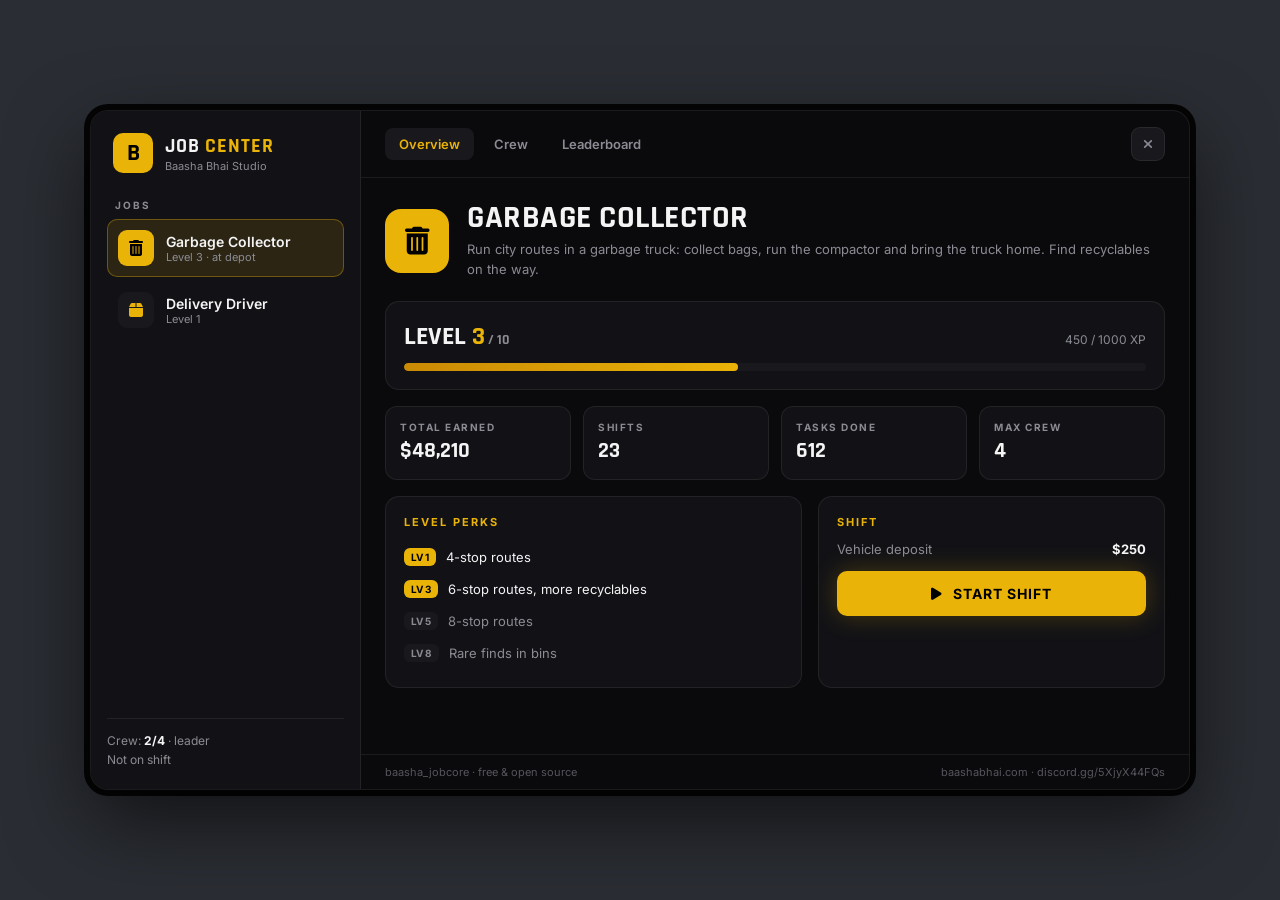
==== baasha_jobcore/web/index.html @ fa5dddcf "Baasha Jobs v1.0.0: job core + Garbage Collector" ====
<!DOCTYPE html>
<html lang="en">
<head>
    <meta charset="UTF-8">
    <title>Baasha Job Center</title>
    <link rel="preconnect" href="https://fonts.googleapis.com">
    <link href="https://fonts.googleapis.com/css2?family=Inter:wght@400;500;600;700&family=Rajdhani:wght@600;700&display=swap" rel="stylesheet">
    <link rel="stylesheet" href="https://cdnjs.cloudflare.com/ajax/libs/font-awesome/6.5.2/css/all.min.css">
    <link rel="stylesheet" href="style.css">
</head>
<body>
    <div id="tablet" class="hidden">
        <aside class="sidebar">
            <div class="brand">
                <div class="brand-mark">B</div>
                <div>
                    <div class="brand-title">JOB <span>CENTER</span></div>
                    <div class="brand-sub">Baasha Bhai Studio</div>
                </div>
            </div>
            <div class="side-label">Jobs</div>
            <nav id="jobList"></nav>
            <div class="crew-mini" id="crewMini"></div>
        </aside>

        <main class="main">
            <header class="topbar">
                <div class="tabs">
                    <button class="tab active" data-tab="overview">Overview</button>
                    <button class="tab" data-tab="crew">Crew</button>
                    <button class="tab" data-tab="leaderboard">Leaderboard</button>
                </div>
                <button class="close" id="closeBtn" title="Close (Esc)"><i class="fa-solid fa-xmark"></i></button>
            </header>

            <section id="view"></section>

            <footer class="footer">
                <span>baasha_jobcore · free &amp; open source</span>
                <span>baashabhai.com · discord.gg/5XjyX44FQs</span>
            </footer>
        </main>
    </div>
    <script src="app.js"></script>
</body>
</html>
---- baasha_jobcore/web/style.css ----
:root {
    --bg: #0a0a0c;
    --panel: #121216;
    --panel-2: #18181d;
    --line: rgba(255, 255, 255, 0.07);
    --text: #f4f4f5;
    --muted: #8b8b94;
    --gold: #eab308;
    --gold-soft: rgba(234, 179, 8, 0.12);
    --green: #22c55e;
    --red: #ef4444;
}

* { box-sizing: border-box; margin: 0; padding: 0; }

body {
    font-family: 'Inter', system-ui, sans-serif;
    color: var(--text);
    background: transparent;
    overflow: hidden;
    user-select: none;
    height: 100vh;
    display: flex;
    align-items: center;
    justify-content: center;
}

.hidden { display: none !important; }

#tablet {
    width: min(1100px, 92vw);
    height: min(680px, 88vh);
    display: grid;
    grid-template-columns: 270px 1fr;
    background: var(--bg);
    border: 1px solid var(--line);
    border-radius: 18px;
    box-shadow: 0 30px 80px rgba(0, 0, 0, 0.6), 0 0 0 6px #050506;
    overflow: hidden;
    animation: pop 0.18s ease-out;
}

@keyframes pop { from { transform: scale(0.97); opacity: 0; } to { transform: scale(1); opacity: 1; } }

/* ── Sidebar ─────────────────────────────── */
.sidebar {
    background: var(--panel);
    border-right: 1px solid var(--line);
    display: flex;
    flex-direction: column;
    padding: 22px 16px;
    min-height: 0;
}

.brand { display: flex; align-items: center; gap: 12px; margin-bottom: 26px; padding: 0 6px; }
.brand-mark {
    width: 40px; height: 40px; border-radius: 10px;
    background: var(--gold); color: #000;
    display: grid; place-items: center;
    font-family: 'Rajdhani'; font-weight: 700; font-size: 24px;
}
.brand-title { font-family: 'Rajdhani'; font-weight: 700; font-size: 20px; letter-spacing: 1px; }
.brand-title span { color: var(--gold); }
.brand-sub { font-size: 11px; color: var(--muted); }

.side-label { font-size: 10px; font-weight: 700; color: var(--muted); letter-spacing: 2px; text-transform: uppercase; padding: 0 8px 8px; }

#jobList { display: flex; flex-direction: column; gap: 4px; overflow-y: auto; flex: 1; min-height: 0; }

.job-item {
    display: flex; align-items: center; gap: 12px;
    padding: 10px; border-radius: 10px;
    cursor: pointer; border: 1px solid transparent;
    transition: background 0.15s, border-color 0.15s;
}
.job-item:hover { background: var(--panel-2); }
.job-item.active { background: var(--gold-soft); border-color: rgba(234, 179, 8, 0.35); }
.job-icon {
    width: 36px; height: 36px; border-radius: 9px; flex-shrink: 0;
    background: var(--panel-2); display: grid; place-items: center; color: var(--gold);
}
.job-item.active .job-icon { background: var(--gold); color: #000; }
.job-name { font-weight: 600; font-size: 14px; }
.job-meta { font-size: 11px; color: var(--muted); }
.job-item .dot { margin-left: auto; width: 8px; height: 8px; border-radius: 50%; background: var(--green); box-shadow: 0 0 8px var(--green); }

.crew-mini { border-top: 1px solid var(--line); padding-top: 14px; margin-top: 10px; font-size: 12px; color: var(--muted); }
.crew-mini b { color: var(--text); }

/* ── Main ────────────────────────────────── */
.main { display: flex; flex-direction: column; min-width: 0; min-height: 0; }

.topbar { display: flex; justify-content: space-between; align-items: center; padding: 16px 24px; border-bottom: 1px solid var(--line); }
.tabs { display: flex; gap: 6px; }
.tab {
    background: none; border: none; color: var(--muted);
    font: 600 13px 'Inter'; padding: 8px 14px; border-radius: 8px; cursor: pointer;
}
.tab:hover { color: var(--text); }
.tab.active { background: var(--panel-2); color: var(--gold); }
.close { background: var(--panel-2); border: 1px solid var(--line); color: var(--muted); width: 34px; height: 34px; border-radius: 9px; cursor: pointer; }
.close:hover { color: var(--text); border-color: var(--red); }

#view { flex: 1; overflow-y: auto; padding: 24px; min-height: 0; }

.footer { display: flex; justify-content: space-between; padding: 10px 24px; border-top: 1px solid var(--line); font-size: 11px; color: #55555d; }

/* ── Overview ────────────────────────────── */
.hero { display: flex; gap: 18px; align-items: center; margin-bottom: 22px; }
.hero-icon { width: 64px; height: 64px; border-radius: 16px; background: var(--gold); color: #000; display: grid; place-items: center; font-size: 28px; flex-shrink: 0; }
.hero h1 { font-family: 'Rajdhani'; font-size: 32px; line-height: 1; text-transform: uppercase; letter-spacing: 0.5px; }
.hero p { color: var(--muted); font-size: 13px; margin-top: 6px; line-height: 1.5; }

.level-card { background: var(--panel); border: 1px solid var(--line); border-radius: 14px; padding: 18px; margin-bottom: 16px; }
.level-row { display: flex; justify-content: space-between; align-items: baseline; margin-bottom: 10px; }
.level-big { font-family: 'Rajdhani'; font-size: 26px; font-weight: 700; }
.level-big span { color: var(--gold); }
.level-xp { font-size: 12px; color: var(--muted); }
.bar { height: 8px; background: var(--panel-2); border-radius: 99px; overflow: hidden; }
.bar > div { height: 100%; background: linear-gradient(90deg, #ca8a04, var(--gold)); border-radius: 99px; transition: width 0.4s; }

.stats { display: grid; grid-template-columns: repeat(4, 1fr); gap: 12px; margin-bottom: 16px; }
.stat { background: var(--panel); border: 1px solid var(--line); border-radius: 12px; padding: 14px; }
.stat .k { font-size: 10px; color: var(--muted); text-transform: uppercase; letter-spacing: 1.5px; font-weight: 700; }
.stat .v { font-family: 'Rajdhani'; font-size: 22px; font-weight: 700; margin-top: 4px; }

.two { display: grid; grid-template-columns: minmax(0, 1.2fr) minmax(0, 1fr); gap: 16px; }
.box { background: var(--panel); border: 1px solid var(--line); border-radius: 14px; padding: 18px; }
.box h3 { font-size: 11px; color: var(--gold); text-transform: uppercase; letter-spacing: 2px; margin-bottom: 12px; }

.perk { display: flex; gap: 10px; align-items: center; font-size: 13px; padding: 7px 0; color: var(--muted); }
.perk .lv { font-size: 10px; font-weight: 700; padding: 3px 7px; border-radius: 6px; background: var(--panel-2); color: var(--muted); flex-shrink: 0; }
.perk.unlocked { color: var(--text); }
.perk.unlocked .lv { background: var(--gold); color: #000; }

.btn {
    width: 100%; padding: 14px; border-radius: 10px; border: none;
    font: 700 14px 'Inter'; letter-spacing: 1px; text-transform: uppercase;
    cursor: pointer; display: flex; gap: 10px; align-items: center; justify-content: center;
    transition: filter 0.15s, transform 0.1s;
}
.btn:active { transform: scale(0.98); }
.btn-gold { background: var(--gold); color: #000; box-shadow: 0 0 24px rgba(234, 179, 8, 0.25); }
.btn-gold:hover { filter: brightness(1.1); }
.btn-red { background: rgba(239, 68, 68, 0.12); color: var(--red); border: 1px solid rgba(239, 68, 68, 0.35); }
.btn-ghost { background: var(--panel-2); color: var(--text); border: 1px solid var(--line); }
.btn:disabled { opacity: 0.4; cursor: not-allowed; box-shadow: none; }
.hint { font-size: 12px; color: var(--muted); margin-top: 10px; text-align: center; line-height: 1.5; }
.deposit { display: flex; justify-content: space-between; font-size: 13px; color: var(--muted); margin-bottom: 14px; }
.deposit b { color: var(--text); }

/* ── Crew ────────────────────────────────── */
.member { display: flex; align-items: center; gap: 12px; padding: 12px; background: var(--panel-2); border-radius: 10px; margin-bottom: 8px; }
.avatar { width: 36px; height: 36px; border-radius: 50%; background: var(--gold-soft); color: var(--gold); display: grid; place-items: center; font-weight: 700; }
.member .name { font-weight: 600; font-size: 14px; }
.member .role { font-size: 11px; color: var(--muted); }
.member .kick { margin-left: auto; background: none; border: none; color: var(--muted); cursor: pointer; font-size: 14px; }
.member .kick:hover { color: var(--red); }
.slot { padding: 12px; border: 1px dashed var(--line); border-radius: 10px; color: #55555d; font-size: 13px; margin-bottom: 8px; text-align: center; }
.invite { display: flex; gap: 8px; margin-top: 14px; }
.invite input {
    flex: 1; min-width: 0; background: var(--panel-2); border: 1px solid var(--line); border-radius: 10px;
    padding: 12px; color: var(--text); font: 500 14px 'Inter'; outline: none;
}
.invite input:focus { border-color: var(--gold); }
.invite .btn { width: auto; padding: 12px 18px; }

/* ── Leaderboard ─────────────────────────── */
table { width: 100%; border-collapse: collapse; font-size: 14px; }
th { text-align: left; font-size: 10px; color: var(--muted); text-transform: uppercase; letter-spacing: 1.5px; padding: 10px 12px; border-bottom: 1px solid var(--line); }
td { padding: 12px; border-bottom: 1px solid var(--line); }
td.rank { font-family: 'Rajdhani'; font-weight: 700; font-size: 18px; color: var(--muted); width: 50px; }
tr:nth-child(1) td.rank { color: var(--gold); }
tr:nth-child(2) td.rank { color: #d4d4d8; }
tr:nth-child(3) td.rank { color: #d97706; }
td.money { color: var(--green); font-weight: 600; text-align: right; }
.empty { text-align: center; color: var(--muted); padding: 50px 0; font-size: 14px; }

::-webkit-scrollbar { width: 6px; }
::-webkit-scrollbar-thumb { background: #26262c; border-radius: 99px; }
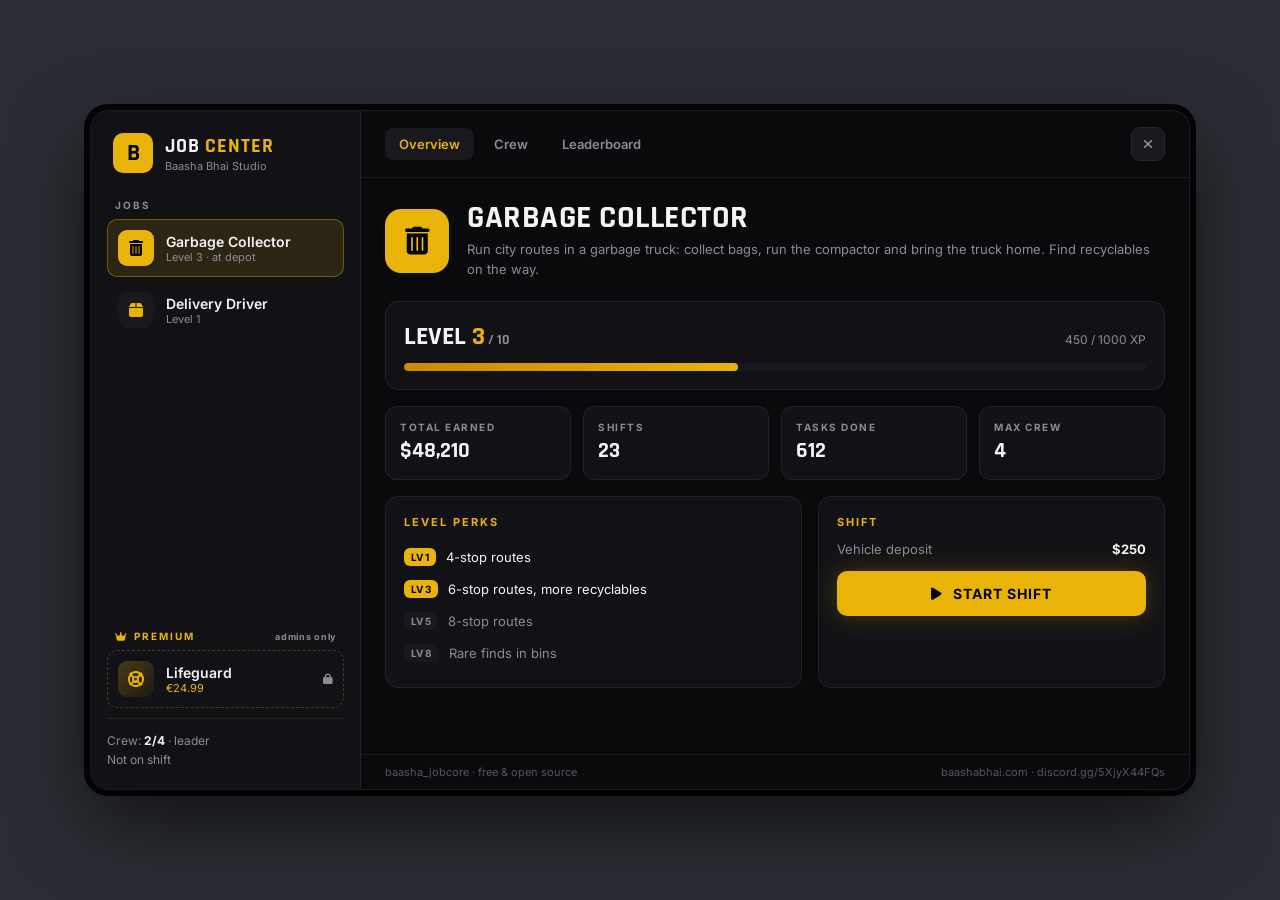
==== commit e9d2a56b: "Baasha Jobs v1.3.0: Premium jobs list in the Job Center (admins only) - Admin-only Premium section i" ====
--- a/baasha_jobcore/web/index.html
+++ b/baasha_jobcore/web/index.html
@@ -18,8 +18,13 @@
                     <div class="brand-sub">Baasha Bhai Studio</div>
                 </div>
             </div>
+            <div id="pollBlock" class="hidden"></div>
             <div class="side-label">Jobs</div>
             <nav id="jobList"></nav>
+            <div id="premiumBlock" class="hidden">
+                <div class="side-label premium-label"><i class="fa-solid fa-crown"></i> Premium <span>admins only</span></div>
+                <nav id="premiumList"></nav>
+            </div>
             <div class="crew-mini" id="crewMini"></div>
         </aside>
 
--- a/baasha_jobcore/web/style.css
+++ b/baasha_jobcore/web/style.css
@@ -178,3 +178,50 @@
 
 ::-webkit-scrollbar { width: 6px; }
 ::-webkit-scrollbar-thumb { background: #26262c; border-radius: 99px; }
+
+/* ── Premium jobs (admins only) ─────────── */
+.premium-label { margin-top: 18px; color: var(--gold); display: flex; align-items: center; gap: 6px; }
+.premium-label span { margin-left: auto; color: var(--muted); font-size: 9px; letter-spacing: 0.08em; text-transform: none; }
+.job-item.premium { border: 1px dashed rgba(234, 179, 8, 0.25); }
+.job-item.premium .job-icon { background: linear-gradient(135deg, rgba(234, 179, 8, 0.25), rgba(234, 179, 8, 0.05)); }
+.job-item.premium .job-meta { color: var(--gold); }
+.job-item .lock { margin-left: auto; color: var(--muted); font-size: 11px; }
+.hero-icon.premium { background: linear-gradient(135deg, #facc15, #ca8a04); }
+.pbadge { display: inline-flex; align-items: center; gap: 5px; vertical-align: middle; margin-left: 8px; font: 700 11px 'Inter'; letter-spacing: 0.12em;
+          color: #000; background: var(--gold); padding: 4px 8px; border-radius: 6px; }
+.pimage { height: 150px; border-radius: 14px; background-size: cover; background-position: center; margin-bottom: 16px; border: 1px solid var(--line); }
+.pfeat { display: flex; gap: 10px; align-items: flex-start; padding: 7px 0; font-size: 13px; }
+.pfeat i { color: var(--green); margin-top: 3px; }
+.pprice { font-family: 'Rajdhani'; font-weight: 700; font-size: 38px; color: var(--gold); line-height: 1; margin-bottom: 10px; }
+
+/* ── Player poll ───────────────────────── */
+.job-item.poll { border: 1px solid rgba(34, 197, 94, 0.3); margin-bottom: 6px; }
+.job-item.poll .job-icon { background: rgba(34, 197, 94, 0.15); color: var(--green); }
+.pkicker { font: 700 10px 'Inter'; letter-spacing: 0.2em; color: var(--green); margin-bottom: 4px; }
+.pvideo { position: relative; padding-top: 42%; border-radius: 14px; overflow: hidden; margin-bottom: 16px; border: 1px solid var(--line); background: #000; }
+.pvideo iframe { position: absolute; inset: 0; width: 100%; height: 100%; border: 0; }
+.pvote { display: flex; flex-wrap: wrap; gap: 8px; margin-bottom: 12px; }
+.pvote .btn { flex: 1 1 140px; min-width: 0; padding: 12px 10px; font-size: 13px; }
+.presult { margin: 6px 0 12px; }
+.presult-row { display: flex; justify-content: space-between; font-size: 13px; margin-bottom: 6px; }
+.presult-row span:nth-child(2) { color: var(--green); font-weight: 700; }
+.presult-bar { height: 8px; border-radius: 99px; background: rgba(239, 68, 68, 0.35); overflow: hidden; }
+.presult-bar > div { height: 100%; background: var(--green); border-radius: 99px; }
+.ppoll { margin-top: 16px; }
+.ppoll h3 i { color: var(--gold); margin-right: 4px; }
+.pintro { font-size: 13px; color: var(--text); margin-bottom: 10px; }
+.pinfo { display: grid; grid-template-columns: 1fr 1fr; gap: 8px 18px; margin-bottom: 14px; }
+.pinfo div { display: flex; gap: 9px; font-size: 12px; color: var(--muted); line-height: 1.45; }
+.pinfo i { color: var(--gold); margin-top: 2px; width: 14px; text-align: center; }
+.pinfo b { color: var(--text); }
+.pstart { display: flex; gap: 8px; }
+.pstart select { background: var(--panel-2); color: var(--text); border: 1px solid var(--line); border-radius: 10px; padding: 0 12px; font: 600 13px 'Inter'; }
+.btn-green { background: var(--green) !important; color: #000 !important; }
+.phide { display: flex; align-items: center; gap: 14px; margin-top: 16px; font-size: 11px; color: var(--muted); }
+.phide .btn { width: auto; white-space: nowrap; }
+.phide b { color: var(--text); }
+
+.padmin { display: flex; gap: 12px; align-items: center; padding: 12px 14px; margin-bottom: 18px; border-radius: 12px;
+          background: rgba(59, 130, 246, 0.1); border: 1px solid rgba(59, 130, 246, 0.35); font-size: 13px; color: var(--muted); line-height: 1.45; }
+.padmin i { font-size: 20px; color: #60a5fa; }
+.padmin b, .pintro b { color: var(--text); }
